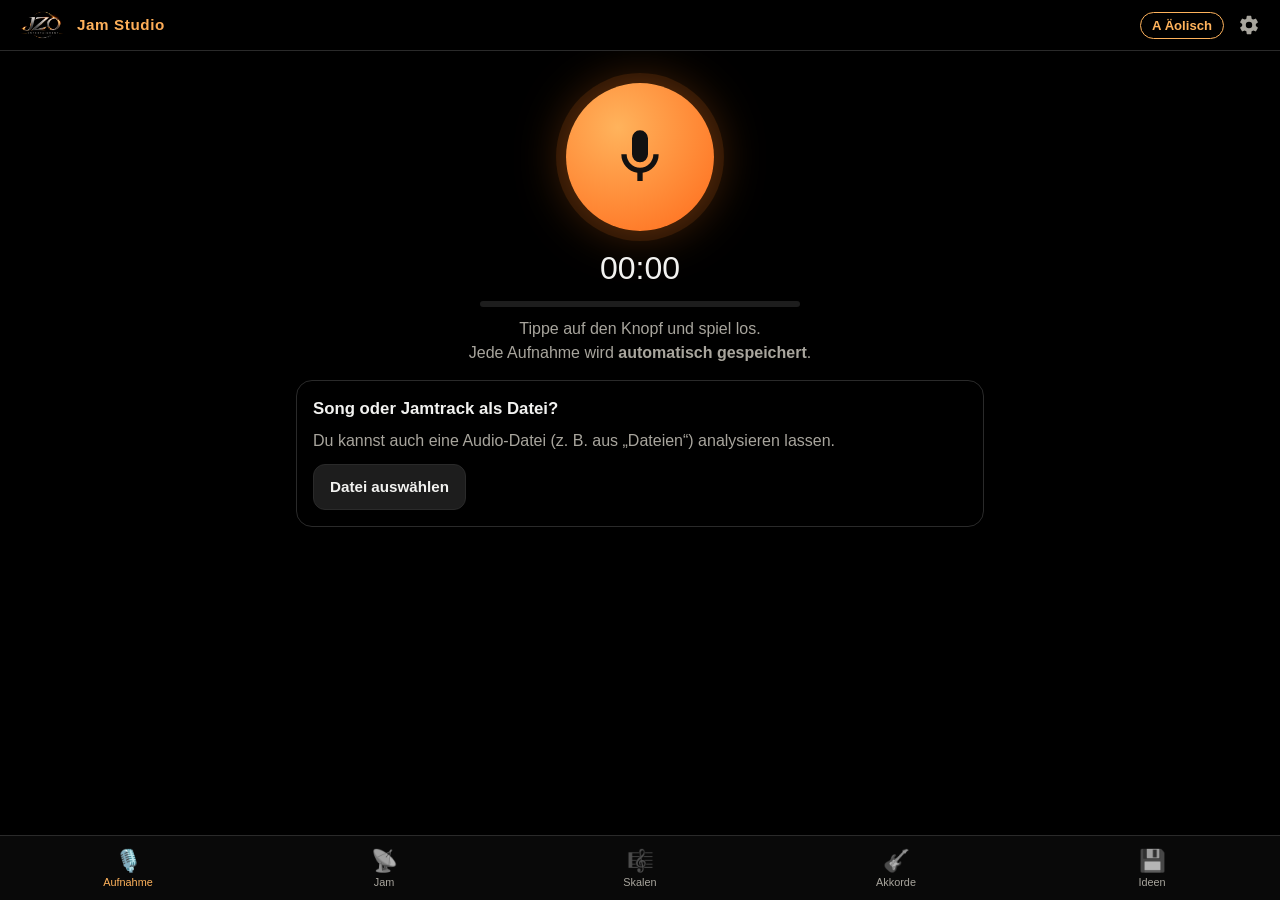
==== app/index.html @ b784c38b "JZo Jam Studio: eigene Musik-App (Aufnahme, Tonart-/Modus-/Akkord-Erkennung, Skalen-Tabs) Co-Authore" ====
<!DOCTYPE html>
<html lang="de">
<head>
<meta charset="UTF-8">
<meta name="viewport" content="width=device-width, initial-scale=1.0, viewport-fit=cover">
<title>JZo Jam Studio</title>
<meta name="description" content="Aufnehmen, Tonart und Akkorde erkennen, Skalen als Tabulatur – das persönliche Musik-Notizbuch von JZo Entertainment.">
<meta name="robots" content="noindex">
<link rel="icon" href="img/icon-192.png" type="image/png">
<link rel="manifest" href="manifest.webmanifest">
<link rel="apple-touch-icon" href="img/icon-180.png">
<meta name="apple-mobile-web-app-capable" content="yes">
<meta name="mobile-web-app-capable" content="yes">
<meta name="apple-mobile-web-app-status-bar-style" content="black-translucent">
<meta name="apple-mobile-web-app-title" content="JZo Jam">
<meta name="theme-color" content="#000000">
<link rel="stylesheet" href="css/app.css">
</head>
<body>

<header class="top">
  <img src="../assets/img/logo-transparent.png" alt="JZo Entertainment" class="top-logo">
  <div class="top-title">Jam Studio</div>
  <button class="key-chip" id="key-chip" type="button" title="Aktuelle Tonart"></button>
  <button class="icon-btn" id="settings-btn" type="button" aria-label="Einstellungen">
    <svg viewBox="0 0 24 24" width="22" height="22"><path fill="currentColor" d="M12 15.5A3.5 3.5 0 1 1 12 8.5a3.5 3.5 0 0 1 0 7zm7.43-2.53a7.8 7.8 0 0 0 0-1.94l2.11-1.65a.5.5 0 0 0 .12-.64l-2-3.46a.5.5 0 0 0-.61-.22l-2.49 1a7.3 7.3 0 0 0-1.68-.98l-.38-2.65A.5.5 0 0 0 14 2h-4a.5.5 0 0 0-.5.42l-.38 2.65c-.6.25-1.17.58-1.68.98l-2.49-1a.5.5 0 0 0-.61.22l-2 3.46a.5.5 0 0 0 .12.64l2.11 1.65a7.8 7.8 0 0 0 0 1.94l-2.11 1.65a.5.5 0 0 0-.12.64l2 3.46c.13.22.39.31.61.22l2.49-1c.51.4 1.08.73 1.68.98l.38 2.65c.04.24.25.42.5.42h4c.25 0 .46-.18.5-.42l.38-2.65c.6-.25 1.17-.58 1.68-.98l2.49 1c.22.09.48 0 .61-.22l2-3.46a.5.5 0 0 0-.12-.64l-2.11-1.65z"/></svg>
  </button>
</header>

<main id="main">

  <!-- ============ AUFNAHME ============ -->
  <section class="view active" id="view-record">
    <div class="rec-stage">
      <button class="mic-btn" id="mic-btn" type="button" aria-label="Aufnahme starten">
        <svg class="ico-mic" viewBox="0 0 24 24"><path fill="currentColor" d="M12 14a3 3 0 0 0 3-3V5a3 3 0 0 0-6 0v6a3 3 0 0 0 3 3zm5-3a5 5 0 0 1-10 0H5a7 7 0 0 0 6 6.92V21h2v-3.08A7 7 0 0 0 19 11h-2z"/></svg>
        <span class="ico-stop"></span>
      </button>
      <div class="rec-time" id="rec-time">00:00</div>
      <div class="meter"><div class="meter-fill" id="rec-meter"></div></div>
      <p class="rec-hint" id="rec-hint">Tippe auf den Knopf und spiel los.<br>Jede Aufnahme wird <b>automatisch gespeichert</b>.</p>
      <div class="live-row hidden" id="rec-live">
        <div><span class="lbl">Tonart (vorläufig)</span><b id="rec-live-key">…</b></div>
        <div><span class="lbl">Akkord</span><b id="rec-live-chord">–</b></div>
        <div><span class="lbl">Ton</span><b id="rec-live-note">–</b></div>
      </div>
    </div>
    <div id="rec-result"></div>
    <div class="card subtle">
      <h3>Song oder Jamtrack als Datei?</h3>
      <p class="muted">Du kannst auch eine Audio-Datei (z. B. aus „Dateien“) analysieren lassen.</p>
      <label class="btn ghost file-btn">Datei auswählen
        <input type="file" id="file-input" accept="audio/*,.mp3,.m4a,.wav,.aac,.aiff">
      </label>
    </div>
  </section>

  <!-- ============ JAM (LIVE) ============ -->
  <section class="view" id="view-jam">
    <div class="card">
      <h2>Live-Erkennung</h2>
      <p class="muted">Lass einen Jamtrack laufen (z. B. über Lautsprecher) oder spiel selbst. Die App hört zu und zeigt dir laufend Tonart und Modus.</p>
      <button class="btn big" id="jam-btn" type="button">▶ Zuhören starten</button>
      <div class="meter"><div class="meter-fill" id="jam-meter"></div></div>
    </div>
    <div class="card jam-display">
      <span class="lbl">Tonart / Modus</span>
      <div class="jam-key" id="jam-key">–</div>
      <div class="conf"><div class="conf-fill" id="jam-conf"></div></div>
      <div class="jam-sub" id="jam-info"></div>
      <div class="jam-grid">
        <div><span class="lbl">Akkord</span><b id="jam-chord">–</b></div>
        <div><span class="lbl">Ton</span><b id="jam-note">–</b></div>
      </div>
      <div class="jam-alt" id="jam-alt"></div>
      <div class="btn-row">
        <button class="btn" id="jam-use" type="button" disabled>Skala dazu zeigen</button>
        <button class="btn ghost" id="jam-reset" type="button">Neu starten</button>
      </div>
    </div>
    <div class="card">
      <h3>Verlauf</h3>
      <p class="muted small">Jede erkannte Tonart, sobald sie ein paar Sekunden stabil ist.</p>
      <ol class="history" id="jam-history"><li class="muted">Noch nichts erkannt.</li></ol>
      <button class="btn ghost" id="jam-save" type="button" disabled>Verlauf als Idee speichern</button>
    </div>
  </section>

  <!-- ============ SKALEN ============ -->
  <section class="view" id="view-scales">
    <div class="card">
      <div class="key-select" data-scope="scales"></div>
      <p class="scale-info" id="scale-info"></p>
      <div class="scale-notes" id="scale-notes"></div>
    </div>
    <div class="card">
      <h3>Griffbrett</h3>
      <div class="fretboard-wrap"><div id="fretboard"></div></div>
      <p class="muted small">Orange = Grundton. Hervorgehoben = gewählte Lage.</p>
    </div>
    <div class="card">
      <h3>Lagen &amp; Tabulatur</h3>
      <div class="chips" id="positions"></div>
      <pre class="tab" id="scale-tab"></pre>
      <button class="btn" id="scale-play" type="button">▶ Lage anhören</button>
    </div>
  </section>

  <!-- ============ AKKORDE ============ -->
  <section class="view" id="view-chords">
    <div class="card">
      <div class="key-select" data-scope="chords"></div>
      <div class="seg" id="chord-type">
        <button type="button" data-v="triad" class="on">Dreiklänge</button>
        <button type="button" data-v="seventh">Vierklänge</button>
      </div>
      <p class="muted small" id="chords-from"></p>
      <div class="chord-grid" id="diatonic"></div>
      <p class="muted small">Tippen = anhören · ＋ = zu deiner Progression</p>
    </div>
    <div class="card">
      <h3>Meine Progression</h3>
      <div class="chips prog-build" id="my-prog"></div>
      <div class="tempo-row">
        <label for="prog-bpm">Tempo</label>
        <input type="range" id="prog-bpm" min="50" max="180" step="1" value="90">
        <span id="prog-bpm-val">90 BPM</span>
      </div>
      <div class="btn-row">
        <button class="btn" id="prog-play" type="button">▶ Abspielen</button>
        <button class="btn ghost" id="prog-clear" type="button">Leeren</button>
        <button class="btn ghost" id="prog-save" type="button">💾 Speichern</button>
      </div>
    </div>
    <div class="card">
      <h3>Passende Progressionen</h3>
      <div id="suggestions"></div>
    </div>
  </section>

  <!-- ============ IDEEN ============ -->
  <section class="view" id="view-ideas">
    <h2 class="view-title">Meine Ideen</h2>
    <div id="ideas-list"></div>
    <p class="muted small center" id="storage-info"></p>
  </section>

</main>

<!-- Detail-Ansicht einer Idee -->
<div class="sheet hidden" id="idea-sheet">
  <div class="sheet-head">
    <button class="btn ghost small-btn" id="idea-back" type="button">‹ Zurück</button>
  </div>
  <div class="sheet-body" id="idea-body"></div>
</div>

<!-- Einstellungen -->
<div class="sheet hidden" id="settings-sheet">
  <div class="sheet-head">
    <button class="btn ghost small-btn" id="settings-back" type="button">‹ Zurück</button>
  </div>
  <div class="sheet-body">
    <div class="card">
      <h3>Notennamen</h3>
      <div class="seg" id="naming">
        <button type="button" data-v="intl">B (international)</button>
        <button type="button" data-v="de">H (deutsch)</button>
      </div>
      <p class="muted small">Deutsch: H statt B, und B statt Bb.</p>
    </div>
    <div class="card">
      <h3>Aufs iPhone holen</h3>
      <ol class="steps">
        <li>Diese Seite in <b>Safari</b> öffnen.</li>
        <li>Unten auf das <b>Teilen-Symbol</b> (Quadrat mit Pfeil) tippen.</li>
        <li><b>„Zum Home-Bildschirm“</b> wählen → <b>Hinzufügen</b>.</li>
      </ol>
      <p class="muted small">Wichtig: Nutze die App vom Home-Bildschirm aus. Nur dann bleiben deine Ideen sicher dauerhaft gespeichert.</p>
    </div>
    <div class="card">
      <h3>Gut zu wissen</h3>
      <ul class="steps">
        <li>Deine Aufnahmen bleiben <b>nur auf diesem Gerät</b>. Wichtige Ideen über „Teilen“ zusätzlich sichern (z. B. in Dateien oder per Mail an dich).</li>
        <li>Während der Aufnahme die App nicht verlassen – sonst stoppt iOS das Mikrofon.</li>
        <li>Die Erkennung ist eine sehr gute Schätzung, aber keine Garantie. Wenn etwas nicht stimmt: einfach Tonart/Tempo von Hand korrigieren.</li>
      </ul>
      <p class="muted small" id="version-info"></p>
    </div>
  </div>
</div>

<nav class="tabbar" id="tabbar">
  <button type="button" data-view="record" class="on"><span class="t-ico">🎙️</span>Aufnahme</button>
  <button type="button" data-view="jam"><span class="t-ico">📡</span>Jam</button>
  <button type="button" data-view="scales"><span class="t-ico">🎼</span>Skalen</button>
  <button type="button" data-view="chords"><span class="t-ico">🎸</span>Akkorde</button>
  <button type="button" data-view="ideas"><span class="t-ico">💾</span>Ideen</button>
</nav>

<div class="toast hidden" id="toast"></div>

<script src="js/theory.js"></script>
<script src="js/dsp.js"></script>
<script src="js/storage.js"></script>
<script src="js/app.js"></script>
</body>
</html>
---- app/css/app.css ----
/* ==========================================================================
   JZo Jam Studio – Design (Farben wie die JZo-Website: Schwarz + Gold/Orange)
   ========================================================================== */
:root {
  --bg: #000;
  --bg-card: #141414;
  --bg-soft: #1d1d1d;
  --border: #2a2a2a;
  --text: #f2f2f0;
  --muted: #a8a59d;
  --gold-1: #ffb35c;
  --gold-2: #ff6a1a;
  --red: #ff3b30;
  --radius: 16px;
  --tabbar-h: 64px;
  --safe-b: env(safe-area-inset-bottom, 0px);
  --safe-t: env(safe-area-inset-top, 0px);
}

* { box-sizing: border-box; -webkit-tap-highlight-color: transparent; }

html, body { margin: 0; background: var(--bg); color: var(--text); }
body {
  font-family: -apple-system, "SF Pro Text", "Segoe UI", "Helvetica Neue", Arial, sans-serif;
  line-height: 1.45;
  -webkit-font-smoothing: antialiased;
  overflow-x: hidden;
  -webkit-user-select: none; user-select: none;
}
input, textarea, select { -webkit-user-select: text; user-select: text; }
h2, h3 { margin: 0 0 8px; }
h2 { font-size: 1.25rem; }
h3 { font-size: 1.05rem; }
p { margin: 6px 0; }
.muted { color: var(--muted); }
.small { font-size: .85rem; }
.center { text-align: center; }
.hidden { display: none !important; }

/* ---------- Kopfzeile ---------- */
.top {
  position: sticky; top: 0; z-index: 20;
  display: flex; align-items: center; gap: 10px;
  padding: calc(8px + var(--safe-t)) 16px 8px;
  background: rgba(0, 0, 0, .9);
  backdrop-filter: blur(10px); -webkit-backdrop-filter: blur(10px);
  border-bottom: 1px solid var(--border);
}
.top-logo { height: 34px; width: auto; }
.top-title {
  font-weight: 700; letter-spacing: .04em; font-size: .95rem;
  background: linear-gradient(120deg, var(--gold-1), var(--gold-2));
  -webkit-background-clip: text; background-clip: text; color: transparent;
  flex: 1;
}
.key-chip {
  border: 1px solid var(--gold-1); color: var(--gold-1); background: transparent;
  border-radius: 999px; padding: 5px 11px; font-size: .82rem; font-weight: 600;
  max-width: 46vw; white-space: nowrap; overflow: hidden; text-overflow: ellipsis;
}
.icon-btn { background: none; border: 0; color: var(--muted); padding: 4px; display: flex; }

/* ---------- Ansichten ---------- */
main { padding: 14px 16px calc(var(--tabbar-h) + var(--safe-b) + 24px); max-width: 720px; margin: 0 auto; }
.view { display: none; }
.view.active { display: block; animation: fade .2s ease; }
@keyframes fade { from { opacity: 0; transform: translateY(4px); } to { opacity: 1; transform: none; } }
.view-title { margin: 4px 0 12px; }

.card {
  background: var(--bg-card); border: 1px solid var(--border); border-radius: var(--radius);
  padding: 16px; margin-bottom: 14px;
}
.card.subtle { background: transparent; }

/* ---------- Knöpfe ---------- */
.btn {
  display: inline-flex; align-items: center; justify-content: center; gap: 6px;
  border: 0; border-radius: 12px; padding: 11px 16px; font-size: .95rem; font-weight: 600;
  color: #111; background: linear-gradient(120deg, var(--gold-1), var(--gold-2));
  cursor: pointer; font-family: inherit;
}
.btn:disabled { opacity: .4; }
.btn.ghost { background: var(--bg-soft); color: var(--text); border: 1px solid var(--border); }
.btn.danger { background: transparent; color: var(--red); border: 1px solid #4a1d1a; }
.btn.big { width: 100%; padding: 15px; font-size: 1.05rem; margin: 8px 0; }
.btn.small-btn { padding: 7px 12px; font-size: .9rem; }
.btn:active { transform: scale(.97); }
.btn-row { display: flex; flex-wrap: wrap; gap: 8px; margin-top: 10px; }
.file-btn { position: relative; overflow: hidden; margin-top: 6px; }
.file-btn input { position: absolute; inset: 0; opacity: 0; }

.seg { display: inline-flex; background: var(--bg-soft); border: 1px solid var(--border); border-radius: 10px; padding: 3px; margin: 8px 0; }
.seg button { border: 0; background: transparent; color: var(--muted); padding: 7px 12px; border-radius: 8px; font-size: .88rem; font-family: inherit; }
.seg button.on { background: var(--gold-1); color: #111; font-weight: 600; }

.chips { display: flex; flex-wrap: wrap; gap: 7px; margin: 8px 0; }
.chip {
  border: 1px solid var(--border); background: var(--bg-soft); color: var(--text);
  border-radius: 999px; padding: 6px 12px; font-size: .9rem; font-family: inherit;
}
.chip.on { border-color: var(--gold-1); color: var(--gold-1); }
.chip small { color: var(--muted); margin-left: 4px; }

/* ---------- Aufnahme ---------- */
.rec-stage { text-align: center; padding: 18px 0 10px; }
.mic-btn {
  width: 148px; height: 148px; border-radius: 50%; border: 0;
  background: radial-gradient(circle at 35% 30%, var(--gold-1), var(--gold-2));
  color: #111; display: inline-flex; align-items: center; justify-content: center;
  box-shadow: 0 0 0 10px rgba(255, 122, 26, .12), 0 0 50px rgba(255, 122, 26, .35);
  transition: transform .15s ease, background .2s ease;
}
.mic-btn:active { transform: scale(.95); }
.mic-btn .ico-mic { width: 64px; height: 64px; }
.mic-btn .ico-stop { display: none; width: 46px; height: 46px; border-radius: 8px; background: #fff; }
.mic-btn.recording { background: var(--red); animation: pulse 1.4s infinite; }
.mic-btn.recording .ico-mic { display: none; }
.mic-btn.recording .ico-stop { display: block; }
.mic-btn.busy { opacity: .5; pointer-events: none; }
@keyframes pulse {
  0% { box-shadow: 0 0 0 0 rgba(255, 59, 48, .55); }
  70% { box-shadow: 0 0 0 24px rgba(255, 59, 48, 0); }
  100% { box-shadow: 0 0 0 0 rgba(255, 59, 48, 0); }
}
.rec-time { font-size: 2rem; font-variant-numeric: tabular-nums; font-weight: 300; margin-top: 14px; }
.rec-hint { color: var(--muted); }
.meter { height: 6px; background: var(--bg-soft); border-radius: 3px; overflow: hidden; margin: 10px auto; max-width: 320px; }
.meter-fill { height: 100%; width: 0; background: linear-gradient(90deg, var(--gold-1), var(--gold-2)); transition: width .08s linear; }
.live-row { display: grid; grid-template-columns: repeat(3, 1fr); gap: 8px; margin-top: 10px; }
.live-row div, .jam-grid div { background: var(--bg-card); border: 1px solid var(--border); border-radius: 12px; padding: 8px; }
.live-row b, .jam-grid b { display: block; font-size: 1.1rem; color: var(--gold-1); }
.lbl { display: block; font-size: .72rem; text-transform: uppercase; letter-spacing: .06em; color: var(--muted); }

.spinner { text-align: center; padding: 26px; color: var(--muted); }
.spinner::before {
  content: ""; display: block; width: 34px; height: 34px; margin: 0 auto 10px;
  border: 3px solid var(--border); border-top-color: var(--gold-1); border-radius: 50%;
  animation: spin 1s linear infinite;
}
@keyframes spin { to { transform: rotate(360deg); } }

/* ---------- Ergebnis / Idee ---------- */
.result-key { font-size: 2rem; font-weight: 700; color: var(--gold-1); line-height: 1.15; }
.result-sub { color: var(--muted); font-size: .9rem; }
.name-input {
  width: 100%; background: transparent; border: 0; border-bottom: 1px solid var(--border);
  color: var(--text); font-size: 1.15rem; font-weight: 600; padding: 4px 0 6px; margin-bottom: 10px; font-family: inherit;
}
.name-input:focus { outline: none; border-color: var(--gold-1); }
audio { width: 100%; margin: 8px 0; }
.stat-row { display: flex; flex-wrap: wrap; gap: 8px; margin: 10px 0; }
.stat { background: var(--bg-soft); border: 1px solid var(--border); border-radius: 12px; padding: 8px 12px; min-width: 90px; }
.stat b { font-size: 1.15rem; }
.stepper { display: inline-flex; align-items: center; gap: 6px; }
.stepper button { width: 30px; height: 30px; border-radius: 8px; border: 1px solid var(--border); background: var(--bg); color: var(--text); font-size: 1rem; }
.section-title { margin: 16px 0 6px; font-size: .78rem; text-transform: uppercase; letter-spacing: .07em; color: var(--muted); }
.chord-seq { display: flex; flex-wrap: wrap; gap: 7px; }
.chord-seq .chip { font-weight: 600; }
textarea.memo {
  width: 100%; min-height: 80px; background: var(--bg-soft); color: var(--text);
  border: 1px solid var(--border); border-radius: 12px; padding: 10px; font-family: inherit; font-size: .95rem;
}
.notice { background: rgba(255, 179, 92, .08); border: 1px solid rgba(255, 179, 92, .3); border-radius: 12px; padding: 10px 12px; font-size: .88rem; margin: 10px 0; }

/* ---------- Jam ---------- */
.jam-display { text-align: center; }
.jam-key { font-size: 2.6rem; font-weight: 800; color: var(--gold-1); line-height: 1.1; margin: 6px 0; }
.jam-sub { color: var(--muted); font-size: .9rem; min-height: 1.2em; }
.conf { height: 5px; background: var(--bg-soft); border-radius: 3px; overflow: hidden; max-width: 260px; margin: 8px auto; }
.conf-fill { height: 100%; width: 0; background: var(--gold-1); transition: width .4s ease; }
.jam-grid { display: grid; grid-template-columns: 1fr 1fr; gap: 8px; margin-top: 12px; }
.jam-alt { color: var(--muted); font-size: .85rem; margin-top: 10px; }
.jam-display .btn-row { justify-content: center; }
.history { padding-left: 20px; margin: 8px 0 12px; }
.history li { margin: 4px 0; }
.history .t { color: var(--muted); font-variant-numeric: tabular-nums; margin-right: 6px; }

/* ---------- Tonart-Auswahl ---------- */
.key-select { display: flex; gap: 8px; }
.key-select select {
  flex: 1; min-width: 0; background: var(--bg-soft); color: var(--text); border: 1px solid var(--border);
  border-radius: 10px; padding: 10px; font-size: 1rem; font-family: inherit; -webkit-appearance: none; appearance: none;
}
.key-select select:first-child { flex: 0 0 82px; }
.scale-info { color: var(--muted); font-size: .9rem; }
.scale-notes { display: flex; flex-wrap: wrap; gap: 6px; }
.scale-notes span { background: var(--bg-soft); border: 1px solid var(--border); border-radius: 10px; padding: 5px 9px; text-align: center; min-width: 44px; }
.scale-notes span b { display: block; }
.scale-notes span small { color: var(--muted); font-size: .72rem; }
.scale-notes span.root { border-color: var(--gold-2); }
.scale-notes span.root b { color: var(--gold-1); }

/* ---------- Griffbrett & Tab ---------- */
.fretboard-wrap { overflow-x: auto; -webkit-overflow-scrolling: touch; margin: 0 -16px; padding: 0 16px; }
#fretboard svg { display: block; }
pre.tab {
  background: #0a0a0a; border: 1px solid var(--border); border-radius: 12px;
  padding: 12px; overflow-x: auto; font-size: .82rem; line-height: 1.35; color: #e9e6df;
  font-family: "SF Mono", Menlo, Consolas, "DejaVu Sans Mono", monospace;
  -webkit-user-select: text; user-select: text;
}

/* ---------- Akkorde ---------- */
.chord-grid { display: grid; grid-template-columns: repeat(auto-fill, minmax(96px, 1fr)); gap: 8px; margin-top: 6px; }
.chord-card {
  position: relative; background: var(--bg-soft); border: 1px solid var(--border); border-radius: 12px;
  padding: 8px 6px 6px; text-align: center; color: var(--text); font-family: inherit;
}
.chord-card:active { border-color: var(--gold-1); }
.chord-card .roman { font-size: .75rem; color: var(--muted); }
.chord-card .name { font-weight: 700; font-size: 1.05rem; color: var(--gold-1); }
.chord-card svg { display: block; margin: 4px auto 0; }
.chord-card .add {
  position: absolute; top: 4px; right: 4px; width: 26px; height: 26px; border-radius: 50%;
  border: 1px solid var(--border); background: var(--bg); color: var(--gold-1); font-size: 1rem; line-height: 1;
}
.prog-build { min-height: 40px; }
.prog-build .empty { color: var(--muted); font-size: .9rem; }
.tempo-row { display: flex; align-items: center; gap: 10px; margin-top: 6px; font-size: .9rem; }
.tempo-row input { flex: 1; accent-color: var(--gold-2); }
.sugg { border-top: 1px solid var(--border); padding: 10px 0; }
.sugg:first-child { border-top: 0; }
.sugg-head { display: flex; justify-content: space-between; align-items: baseline; gap: 8px; }
.sugg-name { font-weight: 600; }
.sugg-roman { color: var(--muted); font-size: .8rem; }
.sugg-chords { color: var(--gold-1); font-weight: 600; margin: 4px 0; }

/* ---------- Ideen ---------- */
.idea {
  display: flex; gap: 12px; align-items: center; width: 100%; text-align: left;
  background: var(--bg-card); border: 1px solid var(--border); border-radius: 14px;
  padding: 12px 14px; margin-bottom: 10px; color: var(--text); font-family: inherit;
}
.idea-ico { font-size: 1.5rem; }
.idea-main { flex: 1; min-width: 0; }
.idea-name { display: block; font-weight: 600; white-space: nowrap; overflow: hidden; text-overflow: ellipsis; }
.idea-meta { display: block; color: var(--muted); font-size: .82rem; }
.idea-key { color: var(--gold-1); font-weight: 700; font-size: .9rem; white-space: nowrap; }
.empty-state { text-align: center; color: var(--muted); padding: 40px 10px; }
.empty-state .big { font-size: 2.6rem; }

/* ---------- Overlays ---------- */
.sheet {
  position: fixed; inset: 0; z-index: 40; background: var(--bg);
  overflow-y: auto; -webkit-overflow-scrolling: touch;
  animation: slide .22s ease;
}
@keyframes slide { from { transform: translateX(30px); opacity: 0; } to { transform: none; opacity: 1; } }
.sheet-head {
  position: sticky; top: 0; z-index: 2; padding: calc(10px + var(--safe-t)) 16px 10px;
  background: rgba(0, 0, 0, .92); border-bottom: 1px solid var(--border);
}
.sheet-body { padding: 14px 16px calc(30px + var(--safe-b)); max-width: 720px; margin: 0 auto; }
.steps { padding-left: 20px; }
.steps li { margin: 6px 0; }

/* ---------- Tab-Leiste unten ---------- */
.tabbar {
  position: fixed; left: 0; right: 0; bottom: 0; z-index: 30;
  display: flex; background: rgba(10, 10, 10, .95);
  backdrop-filter: blur(10px); -webkit-backdrop-filter: blur(10px);
  border-top: 1px solid var(--border);
  padding-bottom: var(--safe-b);
}
.tabbar button {
  flex: 1; height: var(--tabbar-h); border: 0; background: none; color: var(--muted);
  font-size: .68rem; font-family: inherit; display: flex; flex-direction: column; align-items: center; justify-content: center; gap: 2px;
}
.tabbar .t-ico { font-size: 1.35rem; filter: grayscale(1) opacity(.7); }
.tabbar button.on { color: var(--gold-1); }
.tabbar button.on .t-ico { filter: none; }

.toast {
  position: fixed; left: 50%; transform: translateX(-50%); z-index: 60;
  bottom: calc(var(--tabbar-h) + var(--safe-b) + 16px);
  background: #262626; color: var(--text); border: 1px solid var(--border);
  padding: 10px 16px; border-radius: 12px; font-size: .92rem; max-width: 90vw; text-align: center;
  box-shadow: 0 8px 30px rgba(0, 0, 0, .5);
}
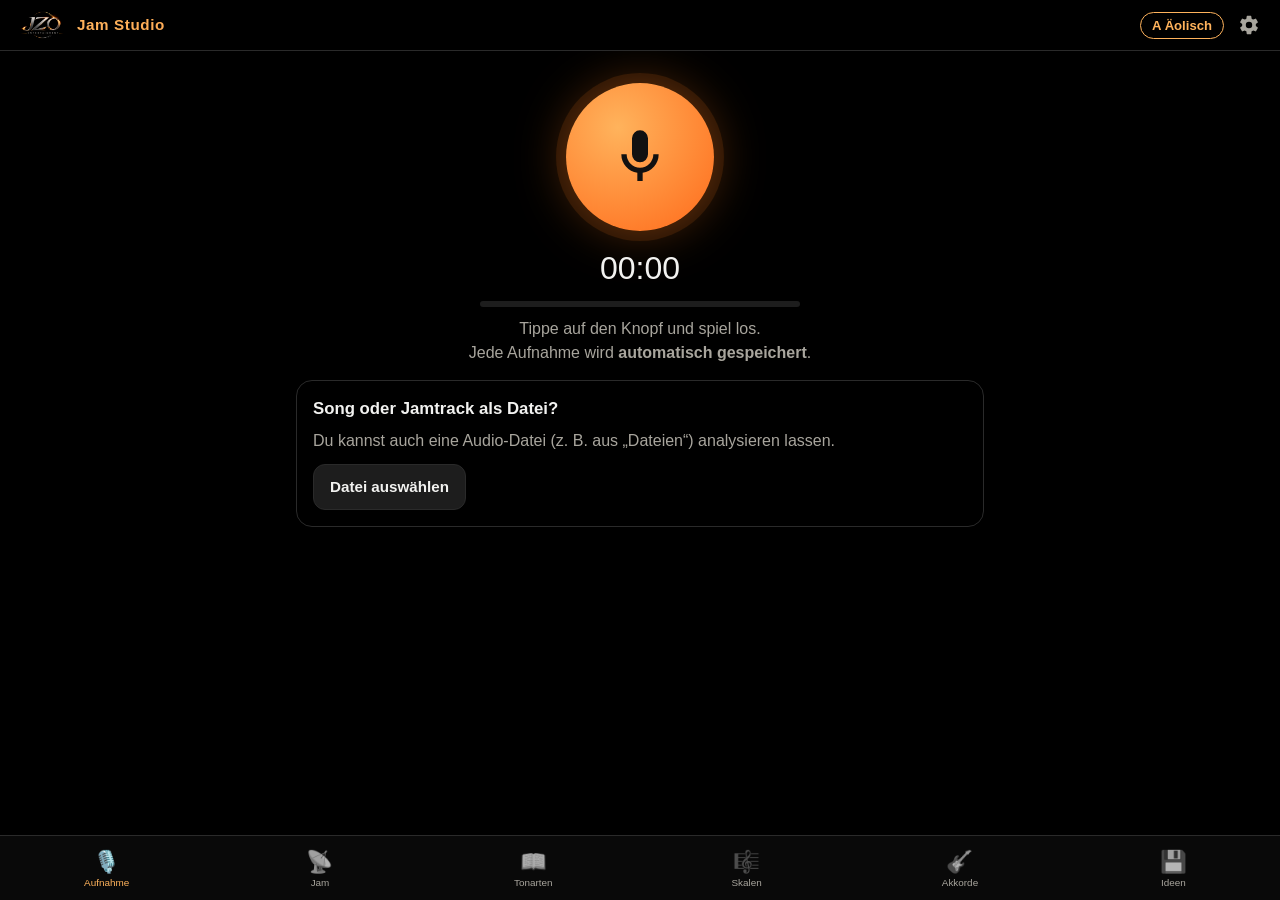
==== commit 0a45fd29: "JZo Jam: 30 Gitarrenstimmungen (inkl. 7-Saiter, offene Stimmungen) und neuer Reiter Tonarten mit kom" ====
--- a/app/index.html
+++ b/app/index.html
@@ -86,9 +86,22 @@
     </div>
   </section>
 
+  <!-- ============ TONARTEN (Übersicht + komplettes Blatt) ============ -->
+  <section class="view" id="view-keys">
+    <div class="card no-print">
+      <h2>Alle Tonarten &amp; Modi</h2>
+      <p class="muted small">Modus wählen, dann eine Tonart antippen. Darunter erscheint das komplette Blatt: Tonleiter in allen Lagen, Akkorde mit Griffbildern und passende Chord Progressions.</p>
+      <div class="tuning-select" data-scope="global"></div>
+      <div class="chips mode-chips" id="keys-modes"></div>
+      <div class="keys-list" id="keys-list"></div>
+    </div>
+    <div id="sheet"></div>
+  </section>
+
   <!-- ============ SKALEN ============ -->
   <section class="view" id="view-scales">
     <div class="card">
+      <div class="tuning-select" data-scope="global"></div>
       <div class="key-select" data-scope="scales"></div>
       <p class="scale-info" id="scale-info"></p>
       <div class="scale-notes" id="scale-notes"></div>
@@ -109,6 +122,7 @@
   <!-- ============ AKKORDE ============ -->
   <section class="view" id="view-chords">
     <div class="card">
+      <div class="tuning-select" data-scope="global"></div>
       <div class="key-select" data-scope="chords"></div>
       <div class="seg" id="chord-type">
         <button type="button" data-v="triad" class="on">Dreiklänge</button>
@@ -170,6 +184,11 @@
       <p class="muted small">Deutsch: H statt B, und B statt Bb.</p>
     </div>
     <div class="card">
+      <h3>Stimmung der Gitarre</h3>
+      <div class="tuning-select" data-scope="global"></div>
+      <p class="muted small">Gilt für Griffbrett, Tabs und Griffbilder überall in der App.</p>
+    </div>
+    <div class="card">
       <h3>Aufs iPhone holen</h3>
       <ol class="steps">
         <li>Diese Seite in <b>Safari</b> öffnen.</li>
@@ -193,6 +212,7 @@
 <nav class="tabbar" id="tabbar">
   <button type="button" data-view="record" class="on"><span class="t-ico">🎙️</span>Aufnahme</button>
   <button type="button" data-view="jam"><span class="t-ico">📡</span>Jam</button>
+  <button type="button" data-view="keys"><span class="t-ico">📖</span>Tonarten</button>
   <button type="button" data-view="scales"><span class="t-ico">🎼</span>Skalen</button>
   <button type="button" data-view="chords"><span class="t-ico">🎸</span>Akkorde</button>
   <button type="button" data-view="ideas"><span class="t-ico">💾</span>Ideen</button>
--- a/app/css/app.css
+++ b/app/css/app.css
@@ -265,7 +265,7 @@
 }
 .tabbar button {
   flex: 1; height: var(--tabbar-h); border: 0; background: none; color: var(--muted);
-  font-size: .68rem; font-family: inherit; display: flex; flex-direction: column; align-items: center; justify-content: center; gap: 2px;
+  font-size: .62rem; font-family: inherit; display: flex; min-width: 0; flex-direction: column; align-items: center; justify-content: center; gap: 2px;
 }
 .tabbar .t-ico { font-size: 1.35rem; filter: grayscale(1) opacity(.7); }
 .tabbar button.on { color: var(--gold-1); }
@@ -278,3 +278,47 @@
   padding: 10px 16px; border-radius: 12px; font-size: .92rem; max-width: 90vw; text-align: center;
   box-shadow: 0 8px 30px rgba(0, 0, 0, .5);
 }
+
+/* ---------- Stimmung ---------- */
+.tuning-select { margin-bottom: 10px; }
+.tuning-select select {
+  width: 100%; background: var(--bg-soft); color: var(--text); border: 1px solid var(--border);
+  border-radius: 10px; padding: 10px; font-size: .95rem; font-family: inherit; -webkit-appearance: none; appearance: none;
+}
+
+/* ---------- Tonarten-Übersicht & Blatt ---------- */
+.mode-chips { flex-wrap: nowrap; overflow-x: auto; -webkit-overflow-scrolling: touch; margin: 10px -16px; padding: 0 16px 4px; }
+.mode-chips .chip { flex: 0 0 auto; }
+.keys-list { display: grid; grid-template-columns: 1fr; gap: 6px; }
+.keys-group { margin: 12px 0 4px; font-size: .78rem; text-transform: uppercase; letter-spacing: .07em; color: var(--muted); }
+.key-row {
+  display: flex; align-items: baseline; gap: 10px; width: 100%; text-align: left;
+  background: var(--bg-soft); border: 1px solid var(--border); border-radius: 10px;
+  padding: 9px 12px; color: var(--text); font-family: inherit; font-size: .95rem;
+}
+.key-row b { min-width: 118px; color: var(--gold-1); }
+.key-row span { color: var(--muted); font-size: .85rem; letter-spacing: .02em; }
+.key-row.on { border-color: var(--gold-1); background: rgba(255, 179, 92, .1); }
+.sheet-title { font-size: 2rem; font-weight: 800; color: var(--gold-1); line-height: 1.1; }
+.pos-block { margin-top: 14px; }
+.pos-head { display: flex; justify-content: space-between; align-items: center; gap: 8px; }
+.pos-head b { font-size: .95rem; }
+.sheet-sub { margin: 14px 0 6px; font-size: .8rem; text-transform: uppercase; letter-spacing: .07em; color: var(--muted); }
+
+/* ---------- Drucken / PDF (nur das Blatt) ---------- */
+@media print {
+  @page { margin: 12mm; }
+  html, body { background: #fff !important; color: #000 !important; }
+  .top, .tabbar, .toast, .sheet, .no-print, .view:not(#view-keys) { display: none !important; }
+  #view-keys { display: block !important; animation: none; }
+  main { padding: 0; max-width: none; }
+  .card { background: #fff !important; border: 1px solid #bbb; }
+  .muted, .sheet-sub, .sugg-roman, .chord-card .roman { color: #555 !important; }
+  .sheet-title, .sugg-chords, .chord-card .name, .scale-notes span.root b { color: #c0490a !important; }
+  .scale-notes span, .chord-card { background: #fff !important; border-color: #bbb !important; color: #000 !important; }
+  pre.tab { background: #fff !important; color: #000 !important; border-color: #bbb; white-space: pre; overflow: visible; font-size: 9pt; }
+  .pos-block { break-inside: avoid; page-break-inside: avoid; }
+  .fretboard-wrap { overflow: visible; }
+  svg.fretboard { width: 100%; height: auto; }
+  svg { -webkit-print-color-adjust: exact; print-color-adjust: exact; }
+}
